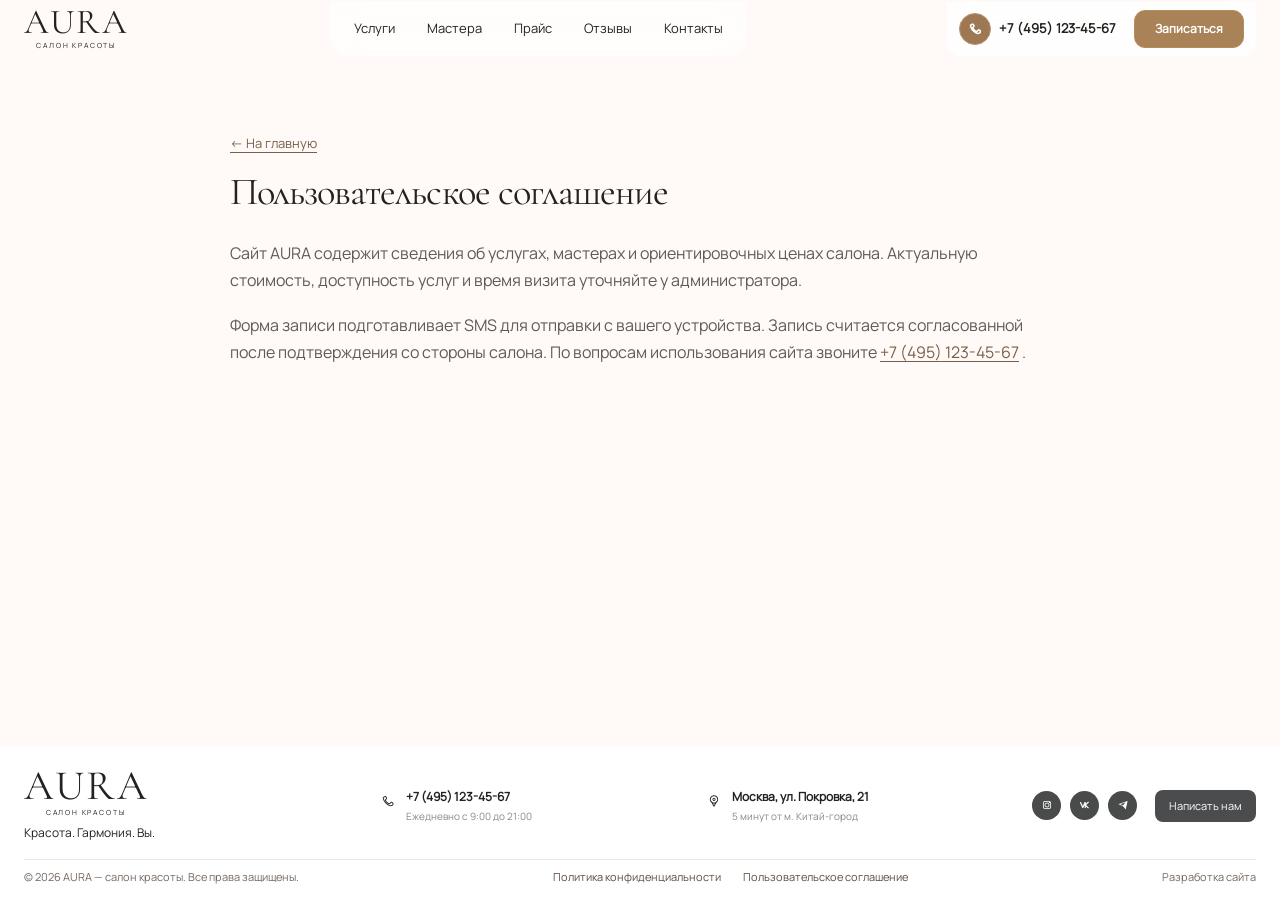
==== agreement.html @ ba810a65 "Publish AURA beauty salon static site" ====
<!doctype html>
<html lang="ru">
	<head>
		<meta charset="UTF-8">
		<meta name="viewport" content="width=device-width, initial-scale=1.0">
		<link rel="preload" href="./assets/fonts/MarckScript-Regular.woff2" as="font" type="font/woff2" crossorigin="anonymous">
		<link rel="preload" href="./assets/fonts/Manrope-VariableFont_wght.woff2" as="font" type="font/woff2" crossorigin="anonymous">
		<link rel="preload" href="./assets/fonts/CormorantGaramond-VariableFont_wght.woff2" as="font" type="font/woff2" crossorigin="anonymous">
		<link rel="icon" type="image/svg+xml" href="./assets/img/favicon.svg">
		<meta name="description" content="Условия использования сайта салона красоты AURA.">
		<title>Пользовательское соглашение — AURA</title>
		<script type="module" crossorigin="" src="./js/main.min.js?v=1790456556596"></script>
		<link rel="modulepreload" crossorigin href="./js/common.min.js?v=1790456556596">
		<link rel="stylesheet" crossorigin="" href="./css/main.min.css?v=1790456556596">
		<link rel="stylesheet" crossorigin="" href="./css/legal-content.min.css?v=1790456556596">
	</head>
	<body>
		<div class="wrapper">
			<header data-fls-header="" class="header" id="top">
				<div class="header__container">
					<a class="header__logo logo" href="index.html" aria-label="AURA — на главную">
						<span class="logo__name">AURA</span>
						<span class="logo__caption">салон красоты</span>
					</a>
					<nav class="header__nav" id="primary-navigation" aria-label="Главная навигация">
						<a href="index.html#services">Услуги</a>
						<a href="index.html#team">Мастера</a>
						<a href="index.html#prices">Прайс</a>
						<a href="index.html#reviews">Отзывы</a>
						<a href="index.html#contacts">Контакты</a>
					</nav>
					<div class="header__actions">
						<a class="header__phone" href="tel:+74951234567" aria-label="Позвонить в AURA: +7 (495) 123-45-67">
							<span class="header__phone-icon --icon-phone" aria-hidden="true"></span>
							<span>+7 (495) 123-45-67</span>
						</a>
						<button class="button button--small" type="button" data-booking-open="">Записаться</button>
					</div>
					<button class="header__toggle" type="button" aria-label="Открыть меню" aria-controls="primary-navigation" aria-expanded="false">
						<span></span>
						<span></span>
						<span></span>
					</button>
				</div>
			</header>
			<main class="page">
				<section data-fls-agreement="" class="legal-content section" aria-labelledby="agreement-title">
					<div class="legal-content__container">
						<a class="text-link" href="index.html">← На главную</a>
						<h1 class="section-title" id="agreement-title">Пользовательское соглашение</h1>
						<p>
							Сайт AURA содержит сведения об услугах, мастерах и ориентировочных ценах салона. Актуальную стоимость, доступность услуг и время визита уточняйте у администратора.
						</p>
						<p>
							Форма записи подготавливает SMS для отправки с вашего устройства. Запись считается согласованной после подтверждения со стороны салона. По вопросам использования сайта звоните
							<a href="tel:+74951234567">+7 (495) 123-45-67</a>
							.
						</p>
					</div>
				</section>
				<dialog data-fls-booking-dialog="" class="booking-dialog" data-booking-dialog="" aria-labelledby="booking-dialog-title">
					<button class="booking-dialog__close" type="button" data-booking-close="" aria-label="Закрыть окно">×</button>
					<div class="booking-dialog__content">
						<p class="eyebrow">AURA · салон красоты</p>
						<h2 class="section-title" id="booking-dialog-title">Записаться на визит</h2>
						<p>Выберите услугу и удобную дату. Мы подготовим сообщение для записи.</p>
						<form class="booking-form" data-booking-form="">
							<label>
								Ваше имя
								<input name="name" type="text" autocomplete="name" required minlength="2" placeholder="Как к вам обращаться">
							</label>
							<label>
								Телефон
								<input name="phone" type="tel" autocomplete="tel" inputmode="tel" required pattern="[+0-9()\s-]{10,20}" placeholder="+7 (999) 123-45-67">
							</label>
							<label>
								Услуга
								<select name="service" required>
									<option value="">Выберите услугу</option>
									<option>Стрижки и укладки</option>
									<option>Окрашивание</option>
									<option>Маникюр</option>
									<option>Брови и ресницы</option>
									<option>Уход за лицом</option>
									<option>Макияж</option>
								</select>
							</label>
							<label>
								Удобная дата
								<input name="date" type="date" required>
							</label>
							<button class="button" type="submit">Продолжить запись →</button>
						</form>
						<div class="booking-dialog__success" data-booking-success="" hidden role="status">
							<span aria-hidden="true">♡</span>
							<h3>Заявка готова</h3>
							<p>Отправьте сообщение, чтобы мы могли подтвердить время вашего визита.</p>
							<a class="button" data-booking-sms="" href="sms:+74951234567">Отправить SMS →</a>
							<a class="booking-dialog__phone" href="tel:+74951234567">Или позвоните: +7 (495) 123-45-67</a>
						</div>
					</div>
				</dialog>
			</main>
			<footer data-fls-footer="" class="footer" id="contacts">
				<div class="footer__container">
					<div class="footer__main">
						<div class="footer__brand">
							<a class="logo" href="#top" aria-label="AURA — наверх">
								<span class="logo__name">AURA</span>
								<span class="logo__caption">салон красоты</span>
							</a>
							<p>Красота. Гармония. Вы.</p>
						</div>
						<a class="footer__contact" href="tel:+74951234567">
							<span class="--icon-phone" aria-hidden="true"></span>
							<span>
								<strong>+7 (495) 123-45-67</strong>
								<small>Ежедневно с 9:00 до 21:00</small>
							</span>
						</a>
						<a class="footer__contact" href="https://yandex.ru/maps/?text=Москва%2C%20ул.%20Покровка%2C%2021" target="_blank" rel="noopener noreferrer">
							<span class="--icon-location" aria-hidden="true"></span>
							<span>
								<strong>Москва, ул. Покровка, 21</strong>
								<small>5 минут от м. Китай-город</small>
							</span>
						</a>
						<div class="footer__socials" aria-label="Социальные сети">
							<a href="https://www.instagram.com/" target="_blank" rel="noopener noreferrer" aria-label="Instagram" class="--icon-instagram"></a>
							<a href="https://vk.com/" target="_blank" rel="noopener noreferrer" aria-label="ВКонтакте" class="--icon-vk"></a>
							<a href="https://t.me/" target="_blank" rel="noopener noreferrer" aria-label="Telegram" class="--icon-telegram"></a>
							<button type="button" data-booking-open="">Написать нам</button>
						</div>
					</div>
					<div class="footer__bottom">
						<span>© 2026 AURA — салон красоты. Все права защищены.</span>
						<nav class="footer__legal" aria-label="Правовая информация">
							<a href="privacy.html">Политика конфиденциальности</a>
							<a href="agreement.html">Пользовательское соглашение</a>
						</nav>
						<span>Разработка сайта</span>
					</div>
				</div>
			</footer>
		</div>
	</body>
</html>
---- css/main.min.css ----
*{padding:0;margin:0;border:0}*,:after,:before{box-sizing:border-box}:after,:before{display:inline-block}body,html{height:100%}body{line-height:1;scrollbar-gutter:stable;-ms-text-size-adjust:100%;-moz-text-size-adjust:100%;-webkit-text-size-adjust:100%;-webkit-font-smoothing:antialiased;-moz-osx-font-smoothing:grayscale}button,input,textarea{font-family:inherit;font-size:inherit;line-height:inherit;color:inherit;background-color:transparent}input,textarea{width:100%}label{display:inline-block}button,option,select{cursor:pointer}a{display:inline-block;color:inherit;text-decoration:none}li{list-style:none}img{max-width:100%;height:auto;vertical-align:middle}h1,h2,h3,h4,h5,h6{font-weight:inherit;font-size:inherit}address{font-style:normal}@font-face{font-family:MarckScript;font-display:swap;src:url(../assets/fonts/MarckScript-Regular.woff2) format("woff2");font-weight:400;font-style:normal}@font-face{font-family:Manrope;font-display:swap;src:url(../assets/fonts/Manrope-VariableFont_wght.woff2) format("woff2");font-weight:400;font-style:normal}@font-face{font-family:CormorantGaramond;font-display:swap;src:url(../assets/fonts/CormorantGaramond-VariableFont_wght.woff2) format("woff2");font-weight:400;font-style:normal}@font-face{font-family:iconfont;font-display:swap;src:url(../assets/fonts/iconfont.woff2?36a3751c5ef4f114daa35ecfdcffd997) format("woff2")}[class*="--icon-"]:before{font-family:iconfont}[class*="--icon-arrow-left"]:before{content:"\f101"}[class*="--icon-arrow-right"]:before{content:"\f102"}[class*="--icon-arrow-up-right"]:before{content:"\f103"}[class*="--icon-circle-arrow-left"]:before{content:"\f104"}[class*="--icon-circle-arrow-right"]:before{content:"\f105"}[class*="--icon-circle-arrow-up-right"]:before{content:"\f106"}[class*="--icon-cozy-atmosphere"]:before{content:"\f107"}[class*="--icon-curved-arrow"]:before{content:"\f108"}[class*="--icon-gift"]:before{content:"\f109"}[class*="--icon-heart"]:before{content:"\f10a"}[class*="--icon-individual-approach"]:before{content:"\f10b"}[class*="--icon-instagram"]:before{content:"\f10c"}[class*="--icon-location"]:before{content:"\f10d"}[class*="--icon-phone"]:before{content:"\f10e"}[class*="--icon-premium-service"]:before{content:"\f10f"}[class*="--icon-scissors"]:before{content:"\f110"}[class*="--icon-shield-check"]:before{content:"\f111"}[class*="--icon-shield-gem"]:before{content:"\f112"}[class*="--icon-star"]:before{content:"\f113"}[class*="--icon-telegram"]:before{content:"\f114"}[class*="--icon-visible-result"]:before{content:"\f115"}[class*="--icon-vk"]:before{content:"\f116"}:root{--font-family:"Manrope", sans-serif;--font-size:1rem;--main-color:#000;font-weight:500;--color-bg-main:#f8f4ef;--color-bg-secondary:#efe6dd;--color-bg-card-light:#fffcf8;--color-bg-promo:#decfc7;--color-accent-gold:#b88b57;--color-accent-hover:#a57848;--color-accent-light:#d8bea0;--color-text-main:#24211f;--color-text-secondary:#706a65;--color-text-inactive:#9b938c;--color-border:#e6ded6;--color-white:#fff}html{scroll-behavior:smooth;scroll-padding-top:5.5rem}body{min-width:20rem;background:#fffaf7;color:var(--color-text-main);font:400 1rem/1.5 Manrope,sans-serif}body.dialog-open,body.menu-open{overflow:hidden}a,button,input,select{-webkit-tap-highlight-color:transparent}[tabindex]:focus-visible,a:focus-visible,button:focus-visible,input:focus-visible,select:focus-visible{outline:.125rem solid var(--color-accent-hover);outline-offset:.1875rem}img{display:block}[hidden]{display:none!important}.wrapper{min-height:100%;display:flex;flex-direction:column;overflow:clip}.wrapper>main{flex:1 1 auto;min-width:0}[class*=__container]{width:min(100% - 3rem,82.5rem);margin-inline:auto}.section{scroll-margin-top:5.125rem}.section-title{font:500 clamp(1.9375rem,3vw,2.6875rem)/.98 CormorantGaramond,Georgia,serif;letter-spacing:-.025em}.section-heading{display:flex;align-items:end;justify-content:space-between;gap:1.5rem;margin-bottom:1.125rem}.section-heading p{margin-top:.25rem;color:var(--color-text-secondary);font-size:.875rem}.text-link{flex:none;color:#795f48;font-size:.8125rem;text-decoration:underline;text-underline-offset:.25rem}.text-link span{display:inline-block;margin-left:.25rem;text-decoration:none}.text-link:hover{color:var(--color-accent-hover)}.script{font:400 1.75rem/1.05 MarckScript,cursive;color:#795f4c}.eyebrow{color:#8f8075;font-size:.6875rem;letter-spacing:.18em;text-transform:uppercase}.button{display:inline-flex;align-items:center;justify-content:center;gap:.75rem;min-height:3rem;padding:.6875rem 1.625rem;border:.0625rem solid var(--color-accent-gold);border-radius:.6875rem;background:#a98257;color:#fff;font-size:.875rem;font-weight:600;line-height:1.2;text-align:center;transition:background .2s,transform .2s,box-shadow .2s}.button:hover{background:#927047;transform:translateY(-.125rem);box-shadow:0 .5rem 1.375rem rgba(157,118,80,.224)}.button.--icon-arrow-right{flex-direction:row-reverse}.button.--icon-arrow-right:before{font-size:1rem;font-weight:400}.button--outline{background:transparent;color:var(--color-text-main);border-color:#cfb79f}.button--outline:hover{color:var(--color-text-main);background:#f4eae1;box-shadow:none}.button--small{min-height:2.375rem;padding:.5rem 1.25rem;font-size:.75rem}.circle-button{display:inline-grid;place-items:center;flex:none;width:1.875rem;height:1.875rem;border:.0625rem solid #d5b99d;border-radius:50%;background:#fff;color:#ad825b;font:1.125rem/1 Arial,sans-serif;transition:background .2s,color .2s,transform .2s}.circle-button:hover{background:#a98257;color:#fff;transform:translateX(.125rem)}.logo{display:inline-flex;flex-direction:column;width:max-content;align-items:center;line-height:1}.logo__name{font:500 2.1875rem/.75 CormorantGaramond,Georgia,serif;letter-spacing:.06em}.logo__caption{margin-top:.4375rem;font-size:.4375rem;letter-spacing:.26em;text-transform:uppercase}.header{position:absolute;inset:0 0 auto;z-index:20}.header__container{display:flex;align-items:center;justify-content:space-between;gap:1.25rem;min-height:3.625rem}.header__logo{position:relative;z-index:2;flex:none}.header__nav{display:flex;align-items:center;gap:clamp(.9375rem,2.5vw,2.125rem);padding:1.0625rem 1.5rem;border-radius:0 0 1.125rem 1.125rem;background:hsla(0,0%,100%,.651);backdrop-filter:blur(.875rem)}.header__nav a{white-space:nowrap;font-size:.8125rem;transition:color .2s}.header__nav a:hover{color:var(--color-accent-hover)}.header__actions{display:flex;align-items:center;gap:1.125rem;padding:.5rem .75rem;border-radius:0 0 .875rem .875rem;background:hsla(0,0%,100%,.812);backdrop-filter:blur(.75rem)}.header__phone{display:inline-flex;align-items:center;gap:.5rem;white-space:nowrap;font-size:.8125rem;font-weight:600}.header__phone-icon{display:grid;flex:none;place-items:center;width:2rem;height:2rem;border:.0625rem solid #b89672;border-radius:50%;background:#9e7853;color:#fff;font-size:1rem;transition:background .2s,transform .2s}.header__phone:hover .header__phone-icon{background:#795a3f;transform:rotate(-12deg)}.header__toggle{display:none}.footer{padding:1.4375rem 0 .9375rem;background:#fff}.footer__main{display:grid;grid-template-columns:1.1fr 1fr 1fr auto;align-items:center;gap:1.5625rem}.footer__brand .logo__name{font-size:2.625rem}.footer__brand p{margin-top:.5rem;font-size:.75rem}.footer__contact{display:flex;align-items:start;gap:.625rem}.footer__contact>span:first-child{margin-top:.0625rem;font-size:1rem}.footer__contact strong{display:block;white-space:nowrap;font-size:.75rem;font-weight:700}.footer__contact small{display:block;margin-top:.1875rem;color:#8d8782;font-size:.625rem}.footer__socials{display:flex;align-items:center;gap:.5625rem}.footer__socials a{display:grid;place-items:center;width:1.8125rem;height:1.8125rem;border-radius:50%;background:#494b4b;color:#fff;font-size:.875rem}.footer__socials a:hover{background:#a98257}.footer__socials button{margin-left:.5625rem;padding:.5rem .875rem;border-radius:.5rem;background:#4b4c4d;color:#fff;font-size:.6875rem;white-space:nowrap}.footer__socials button:hover{background:#a98257}.footer__bottom{display:flex;justify-content:space-between;gap:1rem;margin-top:1.0625rem;padding-top:.5625rem;border-top:.0625rem solid #eee7e1;color:#746a62;font-size:.6875rem}.footer__bottom a{color:#5c4d41}.footer__legal{display:flex;flex-wrap:wrap;gap:.5rem 1.375rem}.footer__legal a:hover{color:#a98257;text-decoration:underline;text-underline-offset:.1875rem}.booking-dialog{position:fixed;inset:0;width:min(100% - 2rem,30rem);max-height:min(90vh,45rem);margin:auto;padding:2.125rem;border:0;border-radius:1rem;background:#fffaf7;box-shadow:0 1.875rem 5rem rgba(47,34,29,.271);color:var(--color-text-main)}.booking-dialog::backdrop{background:rgba(45,33,26,.722);backdrop-filter:blur(.25rem)}.booking-dialog__close{position:absolute;top:.75rem;right:1.0625rem;width:2rem;height:2rem;font-size:1.875rem;line-height:1}.booking-dialog__content>p:not(.eyebrow){margin:.5625rem 0 1.125rem;color:#766d67;font-size:.8125rem}.booking-form{display:grid;gap:.6875rem}.booking-form label{display:grid;gap:.25rem;font-size:.75rem;font-weight:600}.booking-form input,.booking-form select{width:100%;min-height:2.6875rem;padding:.625rem .75rem;border:.0625rem solid #dfd0c5;border-radius:.5rem;background:#fff;color:#2f2925;font-size:.875rem}.booking-form .button{margin-top:.25rem}.booking-form__notice{color:#80756f;font-size:.6875rem;line-height:1.4}.booking-dialog__success{padding:1.125rem 0 0;text-align:center}.booking-dialog__success>span{color:#aa8158;font-size:2.9375rem}.booking-dialog__success h3{font:500 2.25rem/1 CormorantGaramond,Georgia,serif}.booking-dialog__success p{margin:.75rem 0 1.25rem;color:#635a55;font-size:.875rem;line-height:1.5}.booking-dialog__phone{display:block;width:fit-content;margin:.875rem auto 0;color:#795f48;font-size:.8125rem;text-decoration:underline;text-underline-offset:.25rem}@media (max-width:75rem){.header__actions .button{display:none}}@media (max-width:68.75rem){.header__nav{gap:.8125rem;padding-inline:1rem}.header__actions{gap:.625rem}.footer__main{grid-template-columns:repeat(2,1fr)}}@media (max-width:50rem){.header{position:absolute}.header__container{min-height:4.25rem}.header__actions{margin-left:auto}.header__nav{position:fixed;inset:0 0 auto;display:flex;flex-direction:column;align-items:stretch;gap:0;min-height:100vh;min-height:100dvh;padding:5.625rem 1.75rem 2rem;border-radius:0;background:#fffaf7;opacity:0;visibility:hidden;transform:translateY(-.9375rem);transition:visibility .25s,transform .25s}.header__nav.is-open{opacity:1;visibility:visible;transform:none}.header__nav a{padding:.9375rem 0;border-bottom:.0625rem solid #e7ddd3;font:500 1.6875rem/1.2 CormorantGaramond,Georgia,serif}.header__toggle{position:relative;z-index:2;display:grid;align-content:center;gap:.3125rem;width:2.25rem;flex:0 0 2.25rem;height:2.375rem;padding:.375rem;border-radius:.5625rem;background:hsla(0,0%,100%,.851);backdrop-filter:blur(.625rem)}.header__toggle span{display:block;width:100%;height:.125rem;background:#332c29;transition:transform .2s,opacity .2s}.header__toggle[aria-expanded=true] span:first-child{transform:translateY(.4375rem) rotate(45deg)}.header__toggle[aria-expanded=true] span:nth-child(2){opacity:0}.header__toggle[aria-expanded=true] span:nth-child(3){transform:translateY(-.4375rem) rotate(-45deg)}}@media (max-width:42.5rem){[class*=__container]{width:min(100% - 2rem,82.5rem)}.section-heading{align-items:start}.section-title{font-size:2.125rem}}@media (max-width:37.5rem) and (prefers-reduced-motion:no-preference){html.motion-ready [data-reveal]{transform:translate3d(0,.75rem,0);transition-duration:.55s}html.motion-ready [data-reveal].is-visible{transform:none}}@media (max-width:37.5rem){.section-heading .text-link{max-width:6rem;font-size:.6875rem;text-align:right}.footer__main{grid-template-columns:1fr;gap:1.0625rem}.footer__bottom{flex-wrap:wrap}.booking-dialog{padding:1.75rem 1.25rem}}@media (max-width:24.375rem){.header__phone>span:last-child{display:none}.header__phone-icon{width:2.375rem;height:2.375rem;font-size:1.125rem}}@media (prefers-reduced-motion:no-preference){html.motion-ready [data-reveal]{opacity:0;transform:translate3d(0,1.25rem,0);transition:opacity .7s ease,transform .7s cubic-bezier(.22,1,.36,1);transition-delay:var(--reveal-delay,0s)}html.motion-ready [data-reveal].is-visible{opacity:1;transform:none}html.motion-ready .hero__photo img{animation:hero-arrive 1.5s cubic-bezier(.22,1,.36,1) both}@keyframes hero-arrive{0%{opacity:.75;transform:scale(1.035)}to{opacity:1;transform:scale(1)}}}@media (prefers-reduced-motion:reduce){*,:after,:before{scroll-behavior:auto!important;animation-duration:.01ms!important;transition-duration:.01ms!important}}
---- css/legal-content.min.css ----
.legal-content{min-height:65vh;padding:8.125rem 0 5rem;background:#fffaf7}.legal-content__container{max-width:51.25rem}.legal-content .section-title{margin:1.25rem 0 1.75rem}.legal-content p{margin:0 0 1.125rem;color:#5f5a56;font-size:1rem;line-height:1.7}.legal-content p a{color:#795f48;text-decoration:underline;text-underline-offset:.1875rem}@media (max-width:37.5rem){.legal-content{padding:6.875rem 0 3.4375rem}}
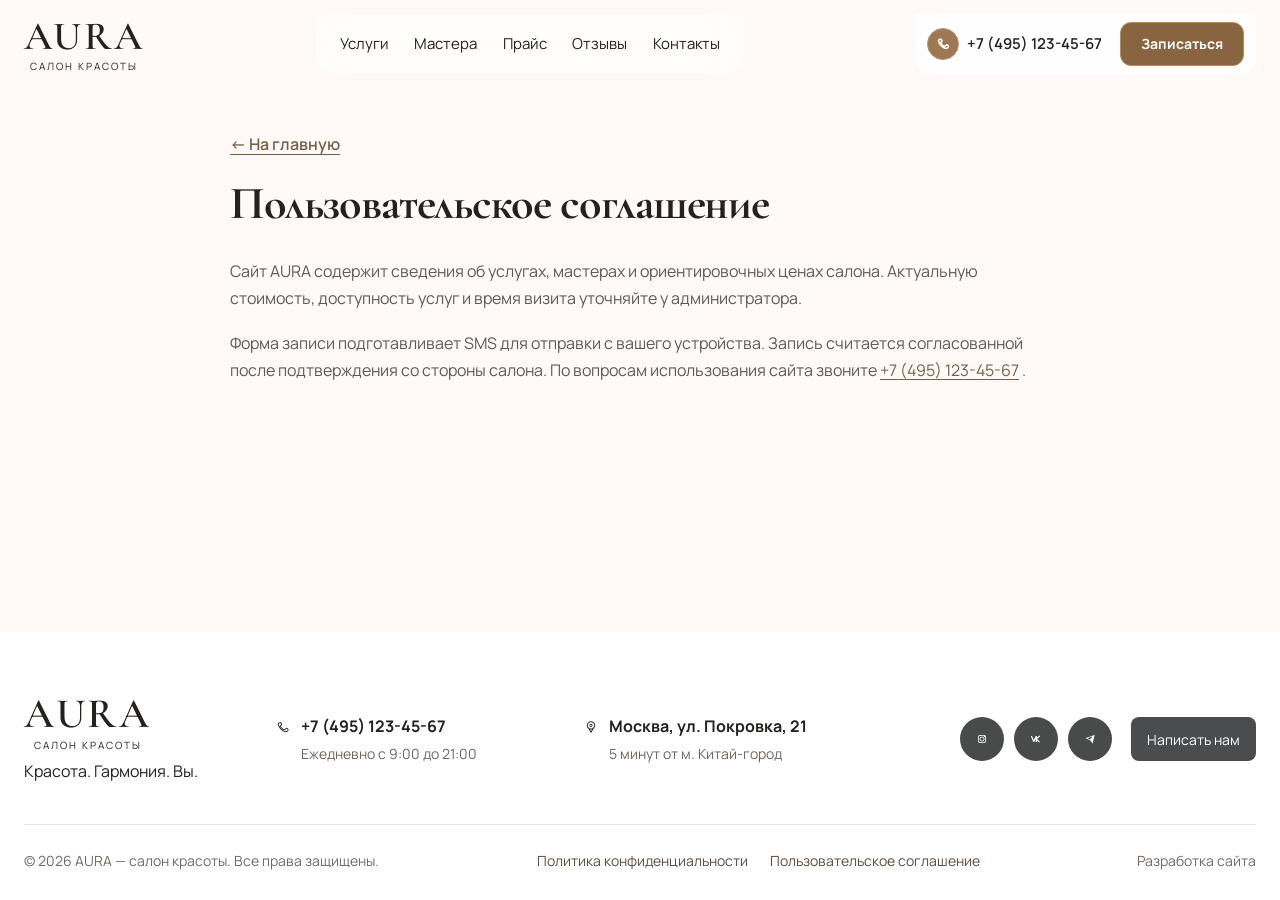
==== commit 649eb88b: "Improve AURA readability and update project description" ====
--- a/agreement.html
+++ b/agreement.html
@@ -9,10 +9,10 @@
 		<link rel="icon" type="image/svg+xml" href="./assets/img/favicon.svg">
 		<meta name="description" content="Условия использования сайта салона красоты AURA.">
 		<title>Пользовательское соглашение — AURA</title>
-		<script type="module" crossorigin="" src="./js/main.min.js?v=1790456556596"></script>
-		<link rel="modulepreload" crossorigin href="./js/common.min.js?v=1790456556596">
-		<link rel="stylesheet" crossorigin="" href="./css/main.min.css?v=1790456556596">
-		<link rel="stylesheet" crossorigin="" href="./css/legal-content.min.css?v=1790456556596">
+		<script type="module" crossorigin="" src="./js/main.min.js?v=1790769087939"></script>
+		<link rel="modulepreload" crossorigin href="./js/common.min.js?v=1790769087939">
+		<link rel="stylesheet" crossorigin="" href="./css/main.min.css?v=1790769087939">
+		<link rel="stylesheet" crossorigin="" href="./css/legal-content.min.css?v=1790769087939">
 	</head>
 	<body>
 		<div class="wrapper">
--- a/css/main.min.css
+++ b/css/main.min.css
@@ -1 +1 @@
-*{padding:0;margin:0;border:0}*,:after,:before{box-sizing:border-box}:after,:before{display:inline-block}body,html{height:100%}body{line-height:1;scrollbar-gutter:stable;-ms-text-size-adjust:100%;-moz-text-size-adjust:100%;-webkit-text-size-adjust:100%;-webkit-font-smoothing:antialiased;-moz-osx-font-smoothing:grayscale}button,input,textarea{font-family:inherit;font-size:inherit;line-height:inherit;color:inherit;background-color:transparent}input,textarea{width:100%}label{display:inline-block}button,option,select{cursor:pointer}a{display:inline-block;color:inherit;text-decoration:none}li{list-style:none}img{max-width:100%;height:auto;vertical-align:middle}h1,h2,h3,h4,h5,h6{font-weight:inherit;font-size:inherit}address{font-style:normal}@font-face{font-family:MarckScript;font-display:swap;src:url(../assets/fonts/MarckScript-Regular.woff2) format("woff2");font-weight:400;font-style:normal}@font-face{font-family:Manrope;font-display:swap;src:url(../assets/fonts/Manrope-VariableFont_wght.woff2) format("woff2");font-weight:400;font-style:normal}@font-face{font-family:CormorantGaramond;font-display:swap;src:url(../assets/fonts/CormorantGaramond-VariableFont_wght.woff2) format("woff2");font-weight:400;font-style:normal}@font-face{font-family:iconfont;font-display:swap;src:url(../assets/fonts/iconfont.woff2?36a3751c5ef4f114daa35ecfdcffd997) format("woff2")}[class*="--icon-"]:before{font-family:iconfont}[class*="--icon-arrow-left"]:before{content:"\f101"}[class*="--icon-arrow-right"]:before{content:"\f102"}[class*="--icon-arrow-up-right"]:before{content:"\f103"}[class*="--icon-circle-arrow-left"]:before{content:"\f104"}[class*="--icon-circle-arrow-right"]:before{content:"\f105"}[class*="--icon-circle-arrow-up-right"]:before{content:"\f106"}[class*="--icon-cozy-atmosphere"]:before{content:"\f107"}[class*="--icon-curved-arrow"]:before{content:"\f108"}[class*="--icon-gift"]:before{content:"\f109"}[class*="--icon-heart"]:before{content:"\f10a"}[class*="--icon-individual-approach"]:before{content:"\f10b"}[class*="--icon-instagram"]:before{content:"\f10c"}[class*="--icon-location"]:before{content:"\f10d"}[class*="--icon-phone"]:before{content:"\f10e"}[class*="--icon-premium-service"]:before{content:"\f10f"}[class*="--icon-scissors"]:before{content:"\f110"}[class*="--icon-shield-check"]:before{content:"\f111"}[class*="--icon-shield-gem"]:before{content:"\f112"}[class*="--icon-star"]:before{content:"\f113"}[class*="--icon-telegram"]:before{content:"\f114"}[class*="--icon-visible-result"]:before{content:"\f115"}[class*="--icon-vk"]:before{content:"\f116"}:root{--font-family:"Manrope", sans-serif;--font-size:1rem;--main-color:#000;font-weight:500;--color-bg-main:#f8f4ef;--color-bg-secondary:#efe6dd;--color-bg-card-light:#fffcf8;--color-bg-promo:#decfc7;--color-accent-gold:#b88b57;--color-accent-hover:#a57848;--color-accent-light:#d8bea0;--color-text-main:#24211f;--color-text-secondary:#706a65;--color-text-inactive:#9b938c;--color-border:#e6ded6;--color-white:#fff}html{scroll-behavior:smooth;scroll-padding-top:5.5rem}body{min-width:20rem;background:#fffaf7;color:var(--color-text-main);font:400 1rem/1.5 Manrope,sans-serif}body.dialog-open,body.menu-open{overflow:hidden}a,button,input,select{-webkit-tap-highlight-color:transparent}[tabindex]:focus-visible,a:focus-visible,button:focus-visible,input:focus-visible,select:focus-visible{outline:.125rem solid var(--color-accent-hover);outline-offset:.1875rem}img{display:block}[hidden]{display:none!important}.wrapper{min-height:100%;display:flex;flex-direction:column;overflow:clip}.wrapper>main{flex:1 1 auto;min-width:0}[class*=__container]{width:min(100% - 3rem,82.5rem);margin-inline:auto}.section{scroll-margin-top:5.125rem}.section-title{font:500 clamp(1.9375rem,3vw,2.6875rem)/.98 CormorantGaramond,Georgia,serif;letter-spacing:-.025em}.section-heading{display:flex;align-items:end;justify-content:space-between;gap:1.5rem;margin-bottom:1.125rem}.section-heading p{margin-top:.25rem;color:var(--color-text-secondary);font-size:.875rem}.text-link{flex:none;color:#795f48;font-size:.8125rem;text-decoration:underline;text-underline-offset:.25rem}.text-link span{display:inline-block;margin-left:.25rem;text-decoration:none}.text-link:hover{color:var(--color-accent-hover)}.script{font:400 1.75rem/1.05 MarckScript,cursive;color:#795f4c}.eyebrow{color:#8f8075;font-size:.6875rem;letter-spacing:.18em;text-transform:uppercase}.button{display:inline-flex;align-items:center;justify-content:center;gap:.75rem;min-height:3rem;padding:.6875rem 1.625rem;border:.0625rem solid var(--color-accent-gold);border-radius:.6875rem;background:#a98257;color:#fff;font-size:.875rem;font-weight:600;line-height:1.2;text-align:center;transition:background .2s,transform .2s,box-shadow .2s}.button:hover{background:#927047;transform:translateY(-.125rem);box-shadow:0 .5rem 1.375rem rgba(157,118,80,.224)}.button.--icon-arrow-right{flex-direction:row-reverse}.button.--icon-arrow-right:before{font-size:1rem;font-weight:400}.button--outline{background:transparent;color:var(--color-text-main);border-color:#cfb79f}.button--outline:hover{color:var(--color-text-main);background:#f4eae1;box-shadow:none}.button--small{min-height:2.375rem;padding:.5rem 1.25rem;font-size:.75rem}.circle-button{display:inline-grid;place-items:center;flex:none;width:1.875rem;height:1.875rem;border:.0625rem solid #d5b99d;border-radius:50%;background:#fff;color:#ad825b;font:1.125rem/1 Arial,sans-serif;transition:background .2s,color .2s,transform .2s}.circle-button:hover{background:#a98257;color:#fff;transform:translateX(.125rem)}.logo{display:inline-flex;flex-direction:column;width:max-content;align-items:center;line-height:1}.logo__name{font:500 2.1875rem/.75 CormorantGaramond,Georgia,serif;letter-spacing:.06em}.logo__caption{margin-top:.4375rem;font-size:.4375rem;letter-spacing:.26em;text-transform:uppercase}.header{position:absolute;inset:0 0 auto;z-index:20}.header__container{display:flex;align-items:center;justify-content:space-between;gap:1.25rem;min-height:3.625rem}.header__logo{position:relative;z-index:2;flex:none}.header__nav{display:flex;align-items:center;gap:clamp(.9375rem,2.5vw,2.125rem);padding:1.0625rem 1.5rem;border-radius:0 0 1.125rem 1.125rem;background:hsla(0,0%,100%,.651);backdrop-filter:blur(.875rem)}.header__nav a{white-space:nowrap;font-size:.8125rem;transition:color .2s}.header__nav a:hover{color:var(--color-accent-hover)}.header__actions{display:flex;align-items:center;gap:1.125rem;padding:.5rem .75rem;border-radius:0 0 .875rem .875rem;background:hsla(0,0%,100%,.812);backdrop-filter:blur(.75rem)}.header__phone{display:inline-flex;align-items:center;gap:.5rem;white-space:nowrap;font-size:.8125rem;font-weight:600}.header__phone-icon{display:grid;flex:none;place-items:center;width:2rem;height:2rem;border:.0625rem solid #b89672;border-radius:50%;background:#9e7853;color:#fff;font-size:1rem;transition:background .2s,transform .2s}.header__phone:hover .header__phone-icon{background:#795a3f;transform:rotate(-12deg)}.header__toggle{display:none}.footer{padding:1.4375rem 0 .9375rem;background:#fff}.footer__main{display:grid;grid-template-columns:1.1fr 1fr 1fr auto;align-items:center;gap:1.5625rem}.footer__brand .logo__name{font-size:2.625rem}.footer__brand p{margin-top:.5rem;font-size:.75rem}.footer__contact{display:flex;align-items:start;gap:.625rem}.footer__contact>span:first-child{margin-top:.0625rem;font-size:1rem}.footer__contact strong{display:block;white-space:nowrap;font-size:.75rem;font-weight:700}.footer__contact small{display:block;margin-top:.1875rem;color:#8d8782;font-size:.625rem}.footer__socials{display:flex;align-items:center;gap:.5625rem}.footer__socials a{display:grid;place-items:center;width:1.8125rem;height:1.8125rem;border-radius:50%;background:#494b4b;color:#fff;font-size:.875rem}.footer__socials a:hover{background:#a98257}.footer__socials button{margin-left:.5625rem;padding:.5rem .875rem;border-radius:.5rem;background:#4b4c4d;color:#fff;font-size:.6875rem;white-space:nowrap}.footer__socials button:hover{background:#a98257}.footer__bottom{display:flex;justify-content:space-between;gap:1rem;margin-top:1.0625rem;padding-top:.5625rem;border-top:.0625rem solid #eee7e1;color:#746a62;font-size:.6875rem}.footer__bottom a{color:#5c4d41}.footer__legal{display:flex;flex-wrap:wrap;gap:.5rem 1.375rem}.footer__legal a:hover{color:#a98257;text-decoration:underline;text-underline-offset:.1875rem}.booking-dialog{position:fixed;inset:0;width:min(100% - 2rem,30rem);max-height:min(90vh,45rem);margin:auto;padding:2.125rem;border:0;border-radius:1rem;background:#fffaf7;box-shadow:0 1.875rem 5rem rgba(47,34,29,.271);color:var(--color-text-main)}.booking-dialog::backdrop{background:rgba(45,33,26,.722);backdrop-filter:blur(.25rem)}.booking-dialog__close{position:absolute;top:.75rem;right:1.0625rem;width:2rem;height:2rem;font-size:1.875rem;line-height:1}.booking-dialog__content>p:not(.eyebrow){margin:.5625rem 0 1.125rem;color:#766d67;font-size:.8125rem}.booking-form{display:grid;gap:.6875rem}.booking-form label{display:grid;gap:.25rem;font-size:.75rem;font-weight:600}.booking-form input,.booking-form select{width:100%;min-height:2.6875rem;padding:.625rem .75rem;border:.0625rem solid #dfd0c5;border-radius:.5rem;background:#fff;color:#2f2925;font-size:.875rem}.booking-form .button{margin-top:.25rem}.booking-form__notice{color:#80756f;font-size:.6875rem;line-height:1.4}.booking-dialog__success{padding:1.125rem 0 0;text-align:center}.booking-dialog__success>span{color:#aa8158;font-size:2.9375rem}.booking-dialog__success h3{font:500 2.25rem/1 CormorantGaramond,Georgia,serif}.booking-dialog__success p{margin:.75rem 0 1.25rem;color:#635a55;font-size:.875rem;line-height:1.5}.booking-dialog__phone{display:block;width:fit-content;margin:.875rem auto 0;color:#795f48;font-size:.8125rem;text-decoration:underline;text-underline-offset:.25rem}@media (max-width:75rem){.header__actions .button{display:none}}@media (max-width:68.75rem){.header__nav{gap:.8125rem;padding-inline:1rem}.header__actions{gap:.625rem}.footer__main{grid-template-columns:repeat(2,1fr)}}@media (max-width:50rem){.header{position:absolute}.header__container{min-height:4.25rem}.header__actions{margin-left:auto}.header__nav{position:fixed;inset:0 0 auto;display:flex;flex-direction:column;align-items:stretch;gap:0;min-height:100vh;min-height:100dvh;padding:5.625rem 1.75rem 2rem;border-radius:0;background:#fffaf7;opacity:0;visibility:hidden;transform:translateY(-.9375rem);transition:visibility .25s,transform .25s}.header__nav.is-open{opacity:1;visibility:visible;transform:none}.header__nav a{padding:.9375rem 0;border-bottom:.0625rem solid #e7ddd3;font:500 1.6875rem/1.2 CormorantGaramond,Georgia,serif}.header__toggle{position:relative;z-index:2;display:grid;align-content:center;gap:.3125rem;width:2.25rem;flex:0 0 2.25rem;height:2.375rem;padding:.375rem;border-radius:.5625rem;background:hsla(0,0%,100%,.851);backdrop-filter:blur(.625rem)}.header__toggle span{display:block;width:100%;height:.125rem;background:#332c29;transition:transform .2s,opacity .2s}.header__toggle[aria-expanded=true] span:first-child{transform:translateY(.4375rem) rotate(45deg)}.header__toggle[aria-expanded=true] span:nth-child(2){opacity:0}.header__toggle[aria-expanded=true] span:nth-child(3){transform:translateY(-.4375rem) rotate(-45deg)}}@media (max-width:42.5rem){[class*=__container]{width:min(100% - 2rem,82.5rem)}.section-heading{align-items:start}.section-title{font-size:2.125rem}}@media (max-width:37.5rem) and (prefers-reduced-motion:no-preference){html.motion-ready [data-reveal]{transform:translate3d(0,.75rem,0);transition-duration:.55s}html.motion-ready [data-reveal].is-visible{transform:none}}@media (max-width:37.5rem){.section-heading .text-link{max-width:6rem;font-size:.6875rem;text-align:right}.footer__main{grid-template-columns:1fr;gap:1.0625rem}.footer__bottom{flex-wrap:wrap}.booking-dialog{padding:1.75rem 1.25rem}}@media (max-width:24.375rem){.header__phone>span:last-child{display:none}.header__phone-icon{width:2.375rem;height:2.375rem;font-size:1.125rem}}@media (prefers-reduced-motion:no-preference){html.motion-ready [data-reveal]{opacity:0;transform:translate3d(0,1.25rem,0);transition:opacity .7s ease,transform .7s cubic-bezier(.22,1,.36,1);transition-delay:var(--reveal-delay,0s)}html.motion-ready [data-reveal].is-visible{opacity:1;transform:none}html.motion-ready .hero__photo img{animation:hero-arrive 1.5s cubic-bezier(.22,1,.36,1) both}@keyframes hero-arrive{0%{opacity:.75;transform:scale(1.035)}to{opacity:1;transform:scale(1)}}}@media (prefers-reduced-motion:reduce){*,:after,:before{scroll-behavior:auto!important;animation-duration:.01ms!important;transition-duration:.01ms!important}}+*{padding:0;margin:0;border:0}*,:after,:before{box-sizing:border-box}:after,:before{display:inline-block}body,html{height:100%}body{line-height:1;scrollbar-gutter:stable;-ms-text-size-adjust:100%;-moz-text-size-adjust:100%;-webkit-text-size-adjust:100%;-webkit-font-smoothing:antialiased;-moz-osx-font-smoothing:grayscale}button,input,textarea{font-family:inherit;font-size:inherit;line-height:inherit;color:inherit;background-color:transparent}input,textarea{width:100%}label{display:inline-block}button,option,select{cursor:pointer}a{display:inline-block;color:inherit;text-decoration:none}li{list-style:none}img{max-width:100%;height:auto;vertical-align:middle}h1,h2,h3,h4,h5,h6{font-weight:inherit;font-size:inherit}address{font-style:normal}@font-face{font-family:MarckScript;font-display:swap;src:url(../assets/fonts/MarckScript-Regular.woff2) format("woff2");font-weight:400;font-style:normal}@font-face{font-family:Manrope;font-display:swap;src:url(../assets/fonts/Manrope-VariableFont_wght.woff2) format("woff2");font-weight:200 800;font-style:normal}@font-face{font-family:CormorantGaramond;font-display:swap;src:url(../assets/fonts/CormorantGaramond-VariableFont_wght.woff2) format("woff2");font-weight:300 700;font-style:normal}@font-face{font-family:iconfont;font-display:swap;src:url(../assets/fonts/iconfont.woff2?36a3751c5ef4f114daa35ecfdcffd997) format("woff2")}[class*="--icon-"]:before{font-family:iconfont}[class*="--icon-arrow-left"]:before{content:"\f101"}[class*="--icon-arrow-right"]:before{content:"\f102"}[class*="--icon-arrow-up-right"]:before{content:"\f103"}[class*="--icon-circle-arrow-left"]:before{content:"\f104"}[class*="--icon-circle-arrow-right"]:before{content:"\f105"}[class*="--icon-circle-arrow-up-right"]:before{content:"\f106"}[class*="--icon-cozy-atmosphere"]:before{content:"\f107"}[class*="--icon-curved-arrow"]:before{content:"\f108"}[class*="--icon-gift"]:before{content:"\f109"}[class*="--icon-heart"]:before{content:"\f10a"}[class*="--icon-individual-approach"]:before{content:"\f10b"}[class*="--icon-instagram"]:before{content:"\f10c"}[class*="--icon-location"]:before{content:"\f10d"}[class*="--icon-phone"]:before{content:"\f10e"}[class*="--icon-premium-service"]:before{content:"\f10f"}[class*="--icon-scissors"]:before{content:"\f110"}[class*="--icon-shield-check"]:before{content:"\f111"}[class*="--icon-shield-gem"]:before{content:"\f112"}[class*="--icon-star"]:before{content:"\f113"}[class*="--icon-telegram"]:before{content:"\f114"}[class*="--icon-visible-result"]:before{content:"\f115"}[class*="--icon-vk"]:before{content:"\f116"}:root{--font-family:"Manrope", sans-serif;--font-size:1rem;--main-color:#000;font-weight:500;--color-bg-main:#f8f4ef;--color-bg-secondary:#efe6dd;--color-bg-card-light:#fffcf8;--color-bg-promo:#decfc7;--color-accent-gold:#b88b57;--color-accent-hover:#a57848;--color-accent-light:#d8bea0;--color-text-main:#24211f;--color-text-secondary:#706a65;--color-text-inactive:#9b938c;--color-border:#e6ded6;--color-white:#fff}html{scroll-behavior:smooth;scroll-padding-top:5.5rem}body{min-width:20rem;background:#fffaf7;color:var(--color-text-main);font:400 1.0625rem/1.65 Manrope,sans-serif}body.dialog-open,body.menu-open{overflow:hidden}a,button,input,select{-webkit-tap-highlight-color:transparent}[tabindex]:focus-visible,a:focus-visible,button:focus-visible,input:focus-visible,select:focus-visible{outline:.125rem solid var(--color-accent-hover);outline-offset:.1875rem}img{display:block}[hidden]{display:none!important}.wrapper{min-height:100%;display:flex;flex-direction:column;overflow:clip}.wrapper>main{flex:1 1 auto;min-width:0}[class*=__container]{width:min(100% - 3rem,82.5rem);margin-inline:auto}.section{scroll-margin-top:6rem;padding-block:clamp(3.5rem,6vw,5.5rem)}.section-title{font:700 clamp(2.25rem,3.6vw,3.25rem)/1.12 CormorantGaramond,Georgia,serif;letter-spacing:-.025em}.section-heading{display:flex;align-items:end;justify-content:space-between;gap:1.75rem;margin-bottom:2.25rem}.section-heading p{margin-top:.75rem;max-width:60ch;color:var(--color-text-secondary);font-size:1.0625rem}.text-link{flex:none;color:#795f48;font-size:1rem;font-weight:600;text-decoration:underline;text-underline-offset:.25rem}.text-link span{display:inline-block;margin-left:.25rem;text-decoration:none}.text-link:hover{color:var(--color-accent-hover)}.script{font:400 1.75rem/1.05 MarckScript,cursive;color:#795f4c}.eyebrow{color:#716458;font-size:.8125rem;font-weight:600;letter-spacing:.14em;text-transform:uppercase}.button{display:inline-flex;align-items:center;justify-content:center;gap:.75rem;min-height:3.25rem;padding:.875rem 1.75rem;border:.0625rem solid var(--color-accent-gold);border-radius:.6875rem;background:#896440;color:#fff;font-size:1rem;font-weight:700;line-height:1.4;text-align:center;transition:background .2s,transform .2s,box-shadow .2s}.button:hover{background:#927047;transform:translateY(-.125rem);box-shadow:0 .5rem 1.375rem rgba(157,118,80,.224)}.button.--icon-arrow-right{flex-direction:row-reverse}.button.--icon-arrow-right:before{font-size:1rem;font-weight:400}.button--outline{background:transparent;color:var(--color-text-main);border-color:#cfb79f}.button--outline:hover{color:var(--color-text-main);background:#f4eae1;box-shadow:none}.button--small{min-height:2.75rem;padding:.625rem 1.25rem;font-size:.875rem}.circle-button{display:inline-grid;place-items:center;flex:none;width:2.75rem;height:2.75rem;border:.0625rem solid #d5b99d;border-radius:50%;background:#fff;color:#ad825b;font:1.125rem/1 Arial,sans-serif;transition:background .2s,color .2s,transform .2s}.circle-button:hover{background:#a98257;color:#fff;transform:translateX(.125rem)}.logo{display:inline-flex;flex-direction:column;width:max-content;align-items:center;line-height:1}.logo__name{font:600 2.5rem/.9 CormorantGaramond,Georgia,serif;letter-spacing:.06em}.logo__caption{margin-top:.4375rem;font-size:.625rem;letter-spacing:.2em;text-transform:uppercase}.header{position:absolute;inset:0 0 auto;z-index:20}.header__container{display:flex;align-items:center;justify-content:space-between;gap:1.25rem;min-height:5.5rem}.header__logo{position:relative;z-index:2;flex:none}.header__nav{display:flex;align-items:center;gap:clamp(.875rem,2vw,1.75rem);padding:1.0625rem 1.5rem;border-radius:0 0 1.125rem 1.125rem;background:hsla(0,0%,100%,.651);backdrop-filter:blur(.875rem)}.header__nav a{white-space:nowrap;font-size:.9375rem;transition:color .2s}.header__nav a:hover{color:var(--color-accent-hover)}.header__actions{display:flex;align-items:center;gap:1.125rem;padding:.5rem .75rem;border-radius:0 0 .875rem .875rem;background:hsla(0,0%,100%,.812);backdrop-filter:blur(.75rem)}.header__phone{display:inline-flex;align-items:center;gap:.5rem;white-space:nowrap;font-size:.9375rem;font-weight:600}.header__phone-icon{display:grid;flex:none;place-items:center;width:2rem;height:2rem;border:.0625rem solid #b89672;border-radius:50%;background:#9e7853;color:#fff;font-size:1rem;transition:background .2s,transform .2s}.header__phone:hover .header__phone-icon{background:#795a3f;transform:rotate(-12deg)}.header__toggle{display:none}.footer{padding:4rem 0 1.75rem;background:#fff}.footer__main{display:grid;grid-template-columns:.8fr 1fr 1.25fr auto;align-items:center;gap:1.75rem}.footer__brand .logo__name{font-size:2.625rem}.footer__brand p{margin-top:.5rem;font-size:1rem}.footer__contact{display:flex;align-items:start;gap:.625rem}.footer__contact>span:first-child{margin-top:.0625rem;font-size:1rem}.footer__contact strong{display:block;font-size:1rem;font-weight:700}.footer__contact small{display:block;margin-top:.1875rem;color:#70665e;font-size:.875rem}.footer__socials{display:flex;flex-wrap:wrap;align-items:center;gap:.625rem}.footer__socials a{display:grid;place-items:center;width:2.75rem;height:2.75rem;border-radius:50%;background:#494b4b;color:#fff;font-size:.875rem}.footer__socials a:hover{background:#a98257}.footer__socials button{margin-left:.5625rem;min-height:2.75rem;padding:.625rem 1rem;border-radius:.5rem;background:#4b4c4d;color:#fff;font-size:.875rem;white-space:nowrap}.footer__socials button:hover{background:#a98257}.footer__bottom{display:flex;justify-content:space-between;gap:1rem;margin-top:2.5rem;padding-top:1.5rem;border-top:.0625rem solid #eee7e1;color:#746a62;font-size:.875rem}.footer__bottom a{color:#5c4d41}.footer__legal{display:flex;flex-wrap:wrap;gap:.5rem 1.375rem}.footer__legal a:hover{color:#a98257;text-decoration:underline;text-underline-offset:.1875rem}.booking-dialog{position:fixed;inset:0;width:min(100% - 2rem,30rem);max-height:min(90dvh,51.25rem);margin:auto;padding:2.125rem;border:0;border-radius:1rem;background:#fffaf7;box-shadow:0 1.875rem 5rem rgba(47,34,29,.271);color:var(--color-text-main)}.booking-dialog::backdrop{background:rgba(45,33,26,.722);backdrop-filter:blur(.25rem)}.booking-dialog__close{position:absolute;top:.75rem;right:1.0625rem;width:2rem;height:2rem;font-size:1.875rem;line-height:1}.booking-dialog__content>p:not(.eyebrow){margin:.5625rem 0 1.125rem;color:#766d67;font-size:1rem}.booking-form{display:grid;gap:1.125rem}.booking-form label{display:grid;gap:.5rem;font-size:.9375rem;font-weight:600}.booking-form input,.booking-form select{width:100%;min-height:3rem;padding:.625rem .75rem;border:.0625rem solid #dfd0c5;border-radius:.5rem;background:#fff;color:#2f2925;font-size:1rem}.booking-form .button{margin-top:.25rem}.booking-form__notice{color:#80756f;font-size:.875rem;line-height:1.6}.booking-dialog__success{padding:1.125rem 0 0;text-align:center}.booking-dialog__success>span{color:#aa8158;font-size:2.9375rem}.booking-dialog__success h3{font:700 2.25rem/1.15 CormorantGaramond,Georgia,serif}.booking-dialog__success p{margin:.75rem 0 1.25rem;color:#635a55;font-size:1rem;line-height:1.5}.booking-dialog__phone{display:block;width:fit-content;margin:.875rem auto 0;color:#795f48;font-size:1rem;text-decoration:underline;text-underline-offset:.25rem}@media (max-width:78.125rem){.footer__main{grid-template-columns:repeat(2,1fr)}}@media (max-width:75rem){.header__actions .button{display:none}}@media (max-width:68.75rem){.header__nav{gap:.8125rem;padding-inline:1rem}.header__actions{gap:.625rem}}@media (max-width:62.5rem){.header{position:absolute}.header__container{min-height:4.25rem}.header__actions{margin-left:auto}.header__nav{position:fixed;inset:0 0 auto;display:flex;flex-direction:column;align-items:stretch;gap:0;min-height:100vh;min-height:100dvh;padding:5.625rem 1.75rem 2rem;border-radius:0;background:#fffaf7;opacity:0;visibility:hidden;transform:translateY(-.9375rem);transition:visibility .25s,transform .25s}.header__nav.is-open{opacity:1;visibility:visible;transform:none}.header__nav a{padding:.9375rem 0;border-bottom:.0625rem solid #e7ddd3;font:700 1.875rem/1.3 CormorantGaramond,Georgia,serif}.header__toggle{position:relative;z-index:2;display:grid;align-content:center;gap:.3125rem;width:2.75rem;flex:0 0 2.75rem;height:2.75rem;padding:.375rem;border-radius:.5625rem;background:hsla(0,0%,100%,.851);backdrop-filter:blur(.625rem)}.header__toggle span{display:block;width:100%;height:.125rem;background:#332c29;transition:transform .2s,opacity .2s}.header__toggle[aria-expanded=true] span:first-child{transform:translateY(.4375rem) rotate(45deg)}.header__toggle[aria-expanded=true] span:nth-child(2){opacity:0}.header__toggle[aria-expanded=true] span:nth-child(3){transform:translateY(-.4375rem) rotate(-45deg)}}@media (max-width:42.5rem){[class*=__container]{width:min(100% - 2rem,82.5rem)}.section-heading{align-items:start}.section-title{font-size:clamp(2.125rem,7.8vw,2.625rem)}}@media (max-width:37.5rem) and (prefers-reduced-motion:no-preference){html.motion-ready [data-reveal]{transform:translate3d(0,.75rem,0);transition-duration:.55s}html.motion-ready [data-reveal].is-visible{transform:none}}@media (max-width:37.5rem){.section-heading{flex-direction:column;gap:1rem;margin-bottom:1.75rem}.section-heading .text-link{text-align:left}.footer__main{grid-template-columns:1fr;gap:1.75rem}.footer__bottom{flex-wrap:wrap}.booking-dialog{padding:1.75rem 1.25rem}}@media (max-width:30rem){.header__phone>span:last-child{display:none}.header__phone-icon{width:2.375rem;height:2.75rem;font-size:1.125rem}}@media (prefers-reduced-motion:no-preference){html.motion-ready [data-reveal]{opacity:0;transform:translate3d(0,1.25rem,0);transition:opacity .7s ease,transform .7s cubic-bezier(.22,1,.36,1);transition-delay:var(--reveal-delay,0s)}html.motion-ready [data-reveal].is-visible{opacity:1;transform:none}html.motion-ready .hero__photo img{animation:hero-arrive 1.5s cubic-bezier(.22,1,.36,1) both}@keyframes hero-arrive{0%{opacity:.75;transform:scale(1.035)}to{opacity:1;transform:scale(1)}}}@media (prefers-reduced-motion:reduce){*,:after,:before{scroll-behavior:auto!important;animation-duration:.01ms!important;transition-duration:.01ms!important}}
